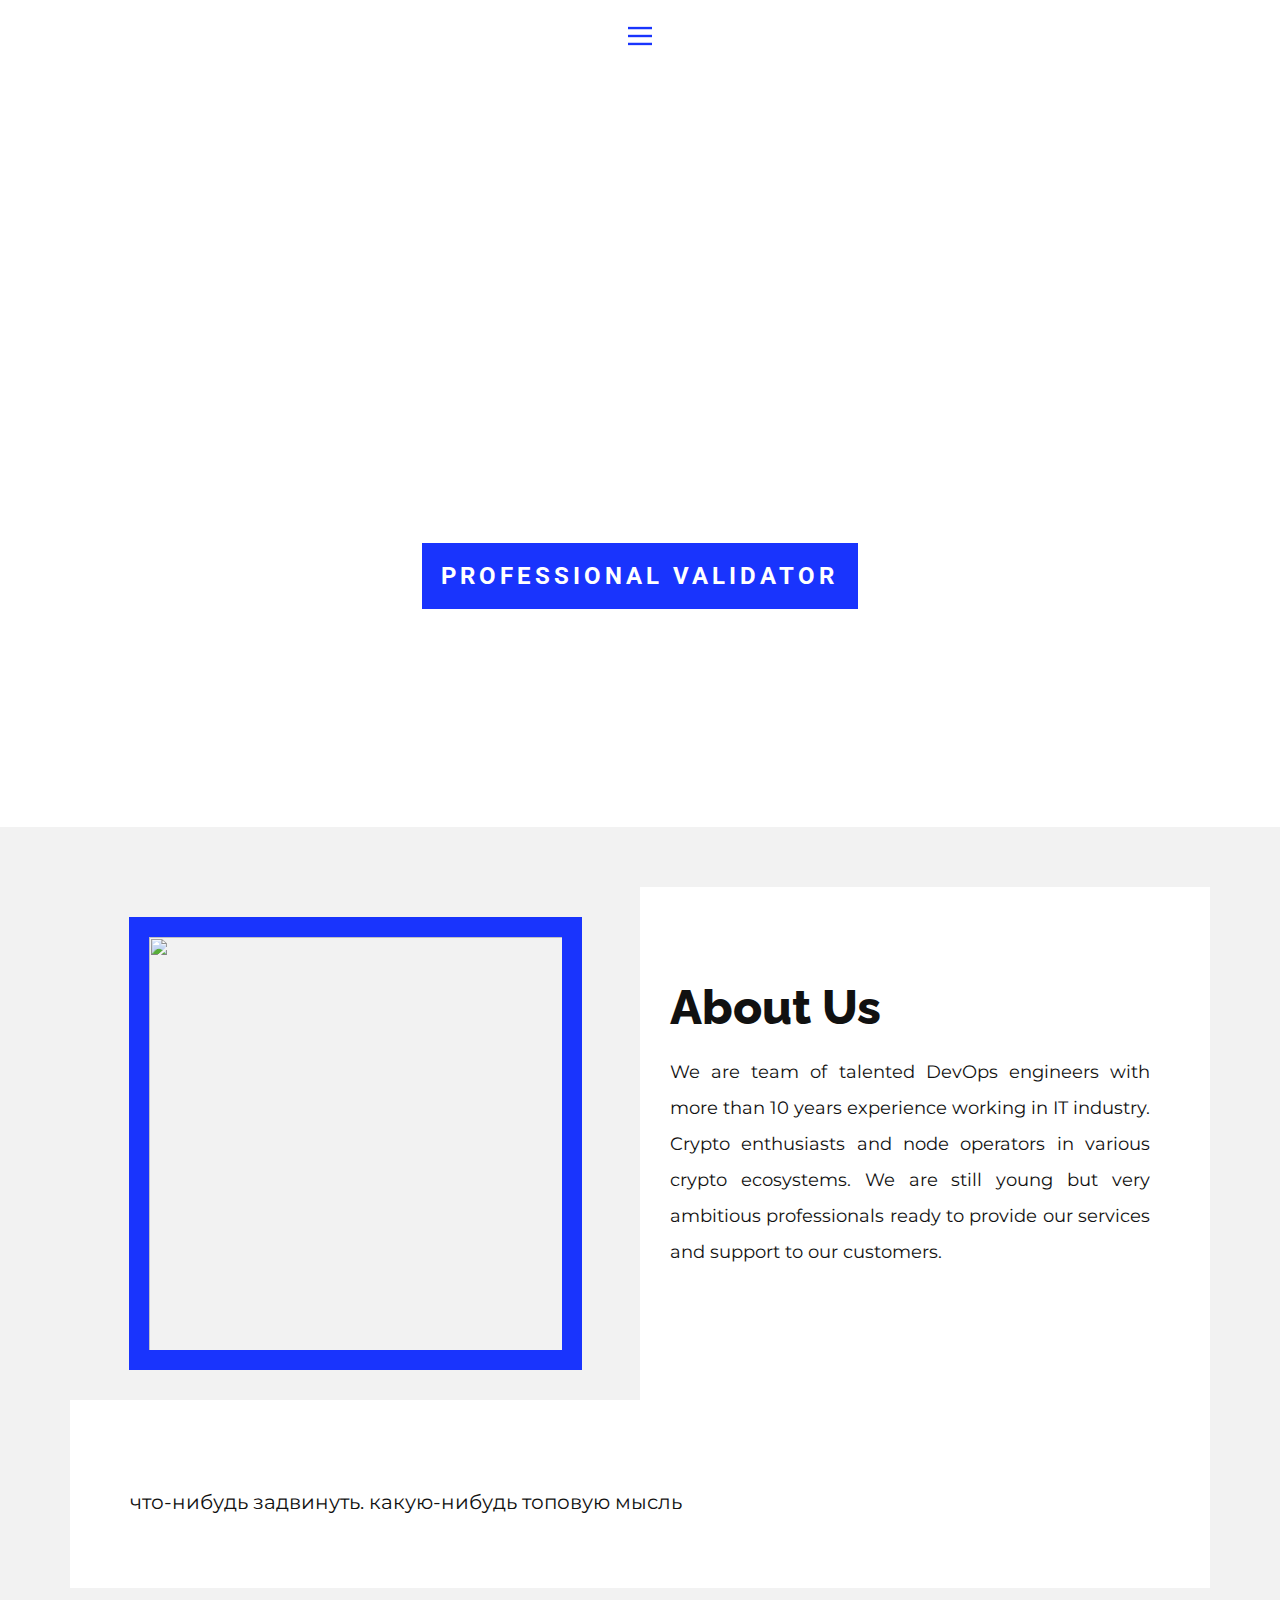
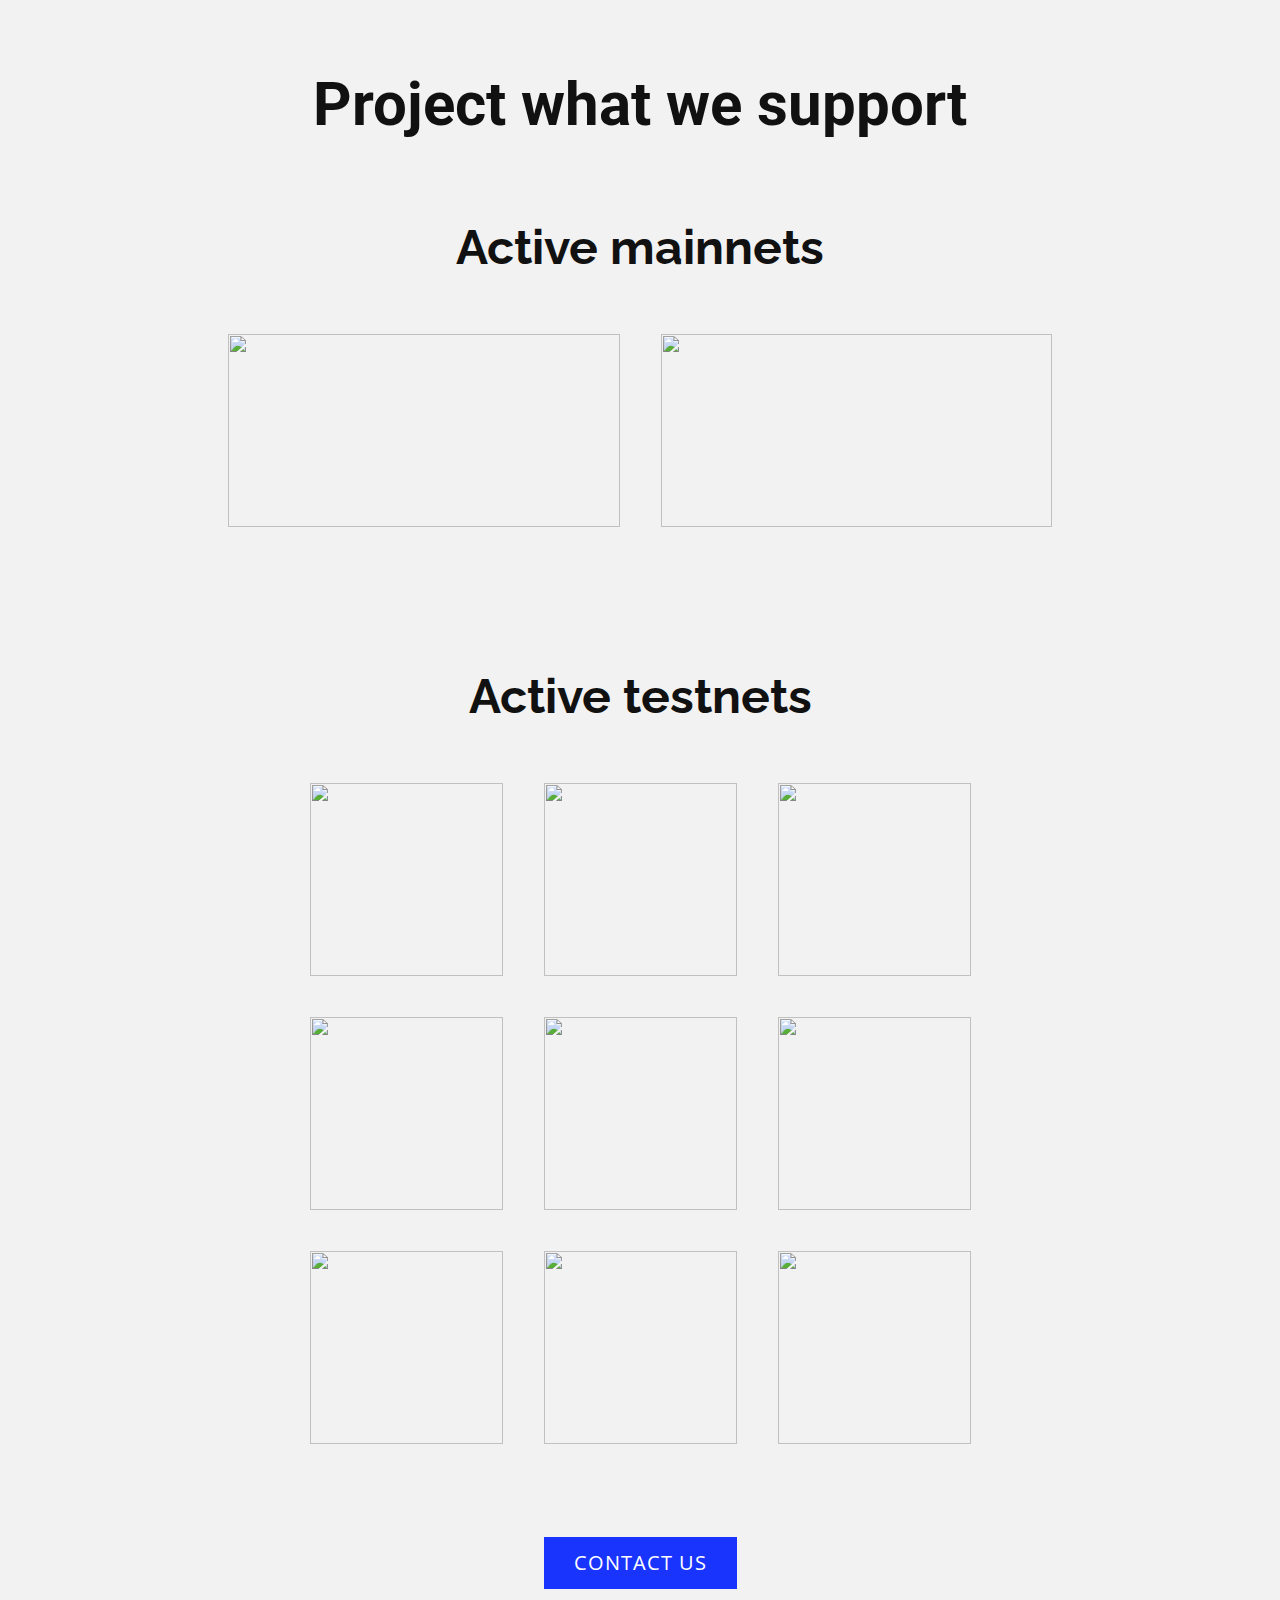
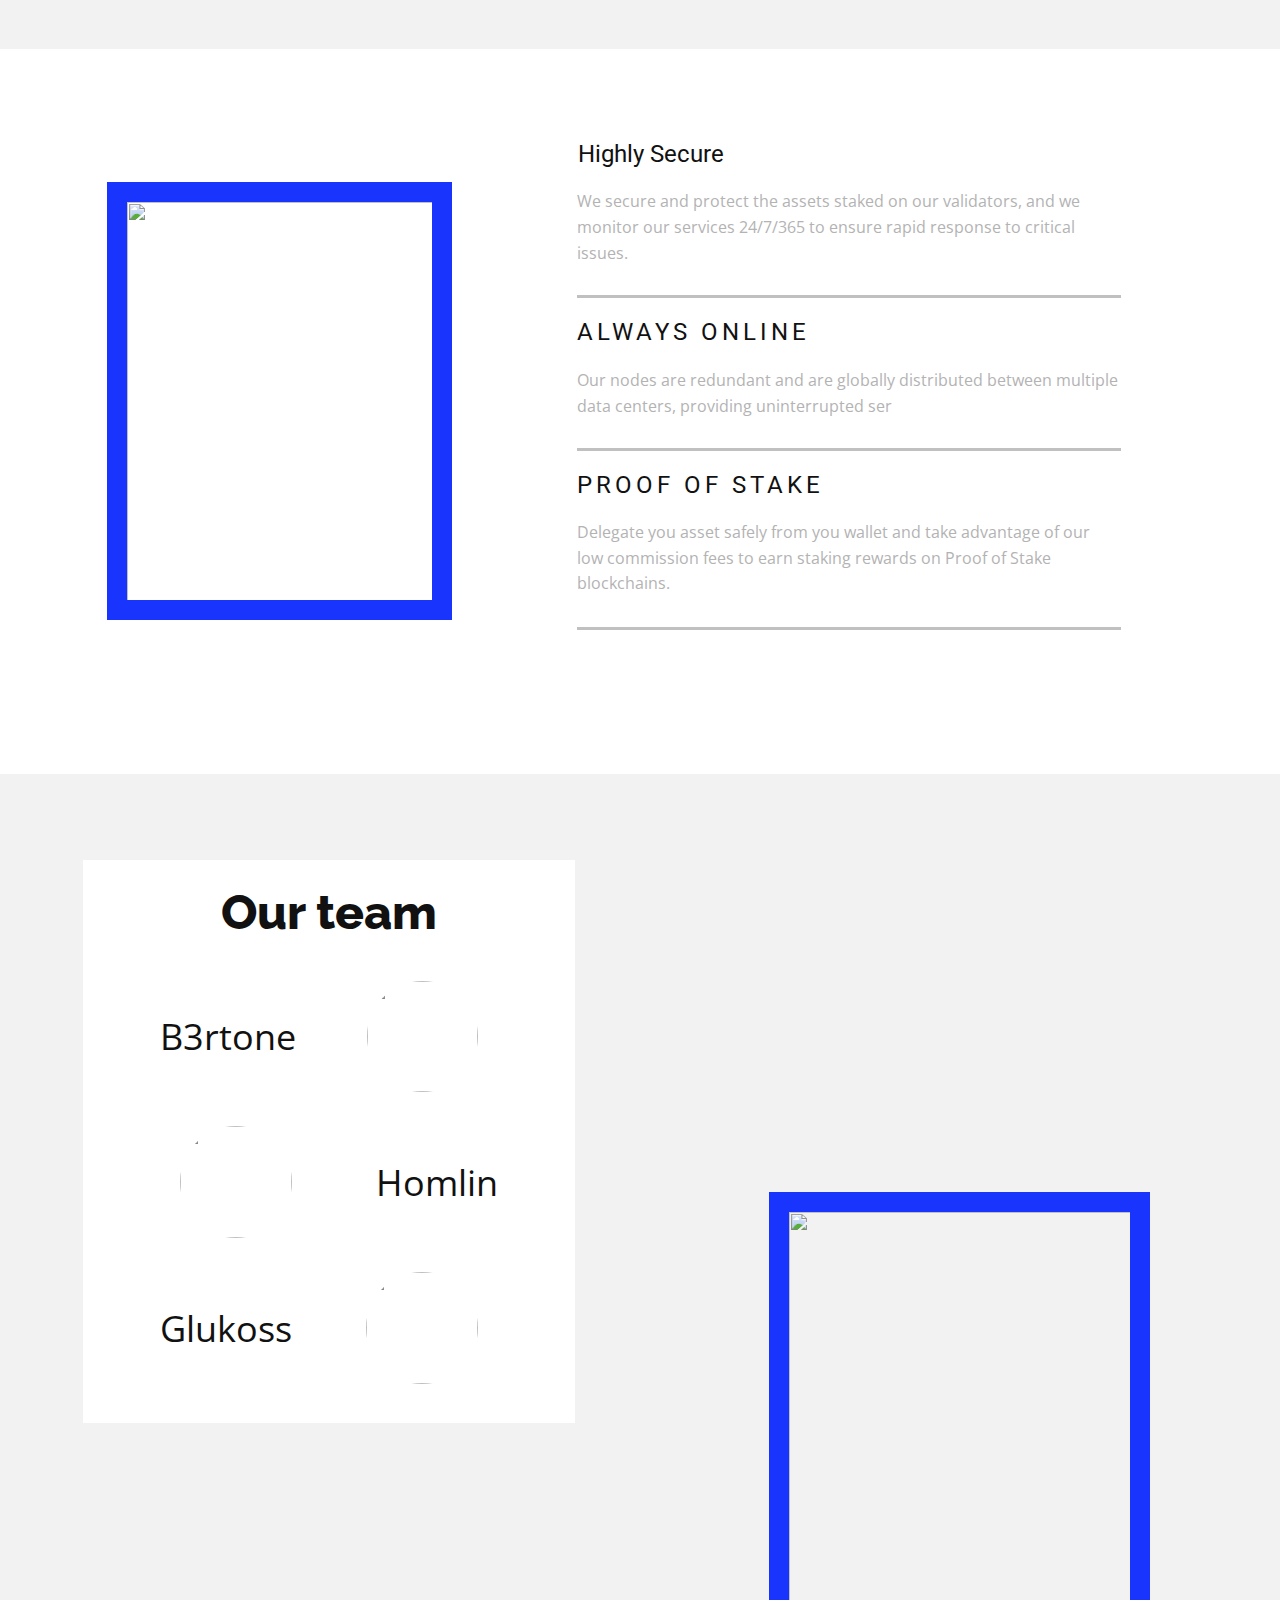
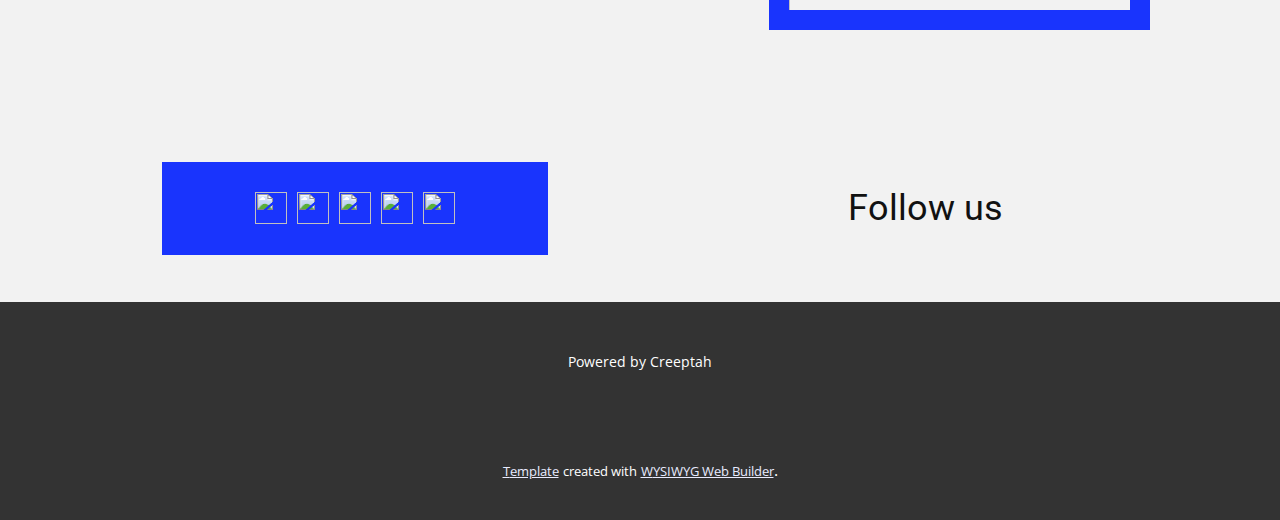
==== index.html @ e438ccec "Add files via upload" ====
<!DOCTYPE html>
<html style="font-size: 16px;" lang="ru"><head>
    <meta name="viewport" content="width=device-width, initial-scale=1.0">
    <meta charset="utf-8">
    <meta name="keywords" content="Portfolio, About Us, ​Build Great Products">
    <meta name="description" content="">
    <title>Main</title>
    <link rel="stylesheet" href="nicepage.css" media="screen">
<link rel="stylesheet" href="Main.css" media="screen">
    <script class="u-script" type="text/javascript" src="jquery.js" "="" defer=""></script>
    <script class="u-script" type="text/javascript" src="nicepage.js" "="" defer=""></script>
    <meta name="generator" content="Nicepage 4.17.10, nicepage.com">
    <link id="u-theme-google-font" rel="stylesheet" href="https://fonts.googleapis.com/css?family=Roboto:100,100i,300,300i,400,400i,500,500i,700,700i,900,900i|Open+Sans:300,300i,400,400i,500,500i,600,600i,700,700i,800,800i">
    <link id="u-page-google-font" rel="stylesheet" href="https://fonts.googleapis.com/css?family=Raleway:100,100i,200,200i,300,300i,400,400i,500,500i,600,600i,700,700i,800,800i,900,900i|Montserrat:100,100i,200,200i,300,300i,400,400i,500,500i,600,600i,700,700i,800,800i,900,900i">
    
    
    
    
    
    
    
    
    <script type="application/ld+json">{
		"@context": "http://schema.org",
		"@type": "Organization",
		"name": ""
}</script>
    <meta name="theme-color" content="#1934fd">
    <meta property="og:title" content="Main">
    <meta property="og:type" content="website">
  </head>
  <body data-home-page="Main.html" data-home-page-title="Main" class="u-body u-overlap u-overlap-transparent u-xl-mode" data-lang="ru"><header class="u-clearfix u-header u-sticky u-sticky-1130 u-header" id="sec-44a9"><div class="u-clearfix u-sheet u-sheet-1">
        <nav class="u-align-left u-menu u-menu-one-level u-offcanvas u-menu-1" data-responsive-from="XL">
          <div class="menu-collapse">
            <a class="u-button-style u-custom-text-active-color u-nav-link" href="#" style="padding: 4px 0px; font-size: calc(1em + 8px);">
              <svg class="u-svg-link" preserveAspectRatio="xMidYMin slice" viewBox="0 0 302 302" style=""><use xmlns:xlink="http://www.w3.org/1999/xlink" xlink:href="#svg-5c50"></use></svg>
              <svg xmlns="http://www.w3.org/2000/svg" xmlns:xlink="http://www.w3.org/1999/xlink" version="1.1" id="svg-5c50" x="0px" y="0px" viewBox="0 0 302 302" style="enable-background:new 0 0 302 302;" xml:space="preserve" class="u-svg-content"><g><rect y="36" width="302" height="30"></rect><rect y="236" width="302" height="30"></rect><rect y="136" width="302" height="30"></rect>
</g><g></g><g></g><g></g><g></g><g></g><g></g><g></g><g></g><g></g><g></g><g></g><g></g><g></g><g></g><g></g></svg>
            </a>
          </div>
          <div class="u-custom-menu u-nav-container">
            <ul class="u-nav u-unstyled u-nav-1"><li class="u-nav-item"><a class="u-button-style u-nav-link u-text-active-black u-text-hover-palette-2-base" href="Main.html#carousel_30c3" data-page-id="13513630" style="padding: 10px 20px;">Main</a>
</li><li class="u-nav-item"><a class="u-button-style u-nav-link u-text-active-black u-text-hover-palette-2-base" href="Main.html#carousel_7b2b" data-page-id="13513630" style="padding: 10px 20px;">About us</a>
</li><li class="u-nav-item"><a class="u-button-style u-nav-link u-text-active-black u-text-hover-palette-2-base" href="Main.html#carousel_79ef" data-page-id="13513630" style="padding: 10px 20px;">Projects</a>
</li><li class="u-nav-item"><a class="u-button-style u-nav-link u-text-active-black u-text-hover-palette-2-base" href="https://teletype.in/@creeptah" target="_blank" style="padding: 10px 20px;">Blog</a>
</li><li class="u-nav-item"><a class="u-button-style u-nav-link u-text-active-black u-text-hover-palette-2-base" target="_blank" style="padding: 10px 20px;">Docs</a>
</li><li class="u-nav-item"><a class="u-button-style u-nav-link u-text-active-black u-text-hover-palette-2-base" href="https://github.com/glukosseth" target="_blank" style="padding: 10px 20px;">Github</a>
</li><li class="u-nav-item"><a class="u-button-style u-nav-link u-text-active-black u-text-hover-palette-2-base" target="_blank" style="padding: 10px 20px;">Explorer</a>
</li><li class="u-nav-item"><a class="u-button-style u-nav-link u-text-active-black u-text-hover-palette-2-base" href="Cosmobook.io" target="_blank" style="padding: 10px 20px;">Cosmobook.io</a>
</li><li class="u-nav-item"><a class="u-button-style u-nav-link u-text-active-black u-text-hover-palette-2-base" href="Main.html#sec-6911" data-page-id="13513630" style="padding: 10px 20px;">Contact us</a>
</li></ul>
          </div>
          <div class="u-custom-menu u-nav-container-collapse">
            <div class="u-align-center u-black u-container-style u-inner-container-layout u-opacity u-opacity-95 u-sidenav">
              <div class="u-inner-container-layout u-sidenav-overflow">
                <div class="u-menu-close"></div>
                <ul class="u-align-right u-nav u-popupmenu-items u-unstyled u-nav-2"><li class="u-nav-item"><a class="u-button-style u-nav-link" href="Main.html#carousel_30c3" data-page-id="13513630">Main</a>
</li><li class="u-nav-item"><a class="u-button-style u-nav-link" href="Main.html#carousel_7b2b" data-page-id="13513630">About us</a>
</li><li class="u-nav-item"><a class="u-button-style u-nav-link" href="Main.html#carousel_79ef" data-page-id="13513630">Projects</a>
</li><li class="u-nav-item"><a class="u-button-style u-nav-link" href="https://teletype.in/@creeptah" target="_blank">Blog</a>
</li><li class="u-nav-item"><a class="u-button-style u-nav-link" target="_blank">Docs</a>
</li><li class="u-nav-item"><a class="u-button-style u-nav-link" href="https://github.com/glukosseth" target="_blank">Github</a>
</li><li class="u-nav-item"><a class="u-button-style u-nav-link" target="_blank">Explorer</a>
</li><li class="u-nav-item"><a class="u-button-style u-nav-link" href="Cosmobook.io" target="_blank">Cosmobook.io</a>
</li><li class="u-nav-item"><a class="u-button-style u-nav-link" href="Main.html#sec-6911" data-page-id="13513630">Contact us</a>
</li></ul>
              </div>
            </div>
            <div class="u-black u-menu-overlay u-opacity u-opacity-70"></div>
          </div>
        </nav>
      </div><style class="u-sticky-style" data-style-id="1130">.u-sticky-fixed.u-sticky-1130:before, .u-body.u-sticky-fixed .u-sticky-1130:before {
borders: top right bottom left !important
}</style></header>
    <section class="u-align-center u-clearfix u-image u-section-1" id="carousel_30c3" data-image-width="2250" data-image-height="1500">
      <div class="u-clearfix u-sheet u-sheet-1">
        <h2 class="u-custom-font u-font-raleway u-text u-text-body-alt-color u-text-default u-text-1">Creeptah</h2>
        <div class="u-align-center-xs u-container-style u-expanded-width-xs u-group u-palette-1-base u-group-1">
          <div class="u-container-layout u-container-layout-1">
            <h4 class="u-text u-text-default u-text-2">Professional validator</h4>
          </div>
        </div>
        <p class="u-text u-text-body-alt-color u-text-default u-text-3"> Join the world of DeFi with staking with us</p>
      </div>
    </section>
    <section class="u-clearfix u-grey-5 u-section-2" id="carousel_7b2b">
      <div class="u-clearfix u-sheet u-valign-middle-xs u-sheet-1">
        <div class="u-clearfix u-expanded-width u-layout-wrap u-layout-wrap-1">
          <div class="u-layout">
            <div class="u-layout-col">
              <div class="u-size-30">
                <div class="u-layout-row">
                  <div class="u-container-style u-layout-cell u-size-30 u-layout-cell-1">
                    <div class="u-container-layout u-valign-middle u-container-layout-1">
                      <img class="u-border-20 u-border-palette-1-base u-image u-image-default u-image-1" src="images/itsplash.png" alt="" data-image-width="721" data-image-height="721">
                    </div>
                  </div>
                  <div class="u-container-style u-layout-cell u-size-30 u-white u-layout-cell-2">
                    <div class="u-container-layout u-container-layout-2">
                      <h2 class="u-custom-font u-font-raleway u-text u-text-default u-text-1">About Us</h2>
                      <p class="u-align-justify u-custom-font u-font-montserrat u-text u-text-2">We are team of talented DevOps engineers with more than 10 years&nbsp;experience working in IT industry. Crypto enthusiasts and node operators in various crypto ecosystems. We are still young but very ambitious professionals ready to provide our services and support to our customers.</p>
                    </div>
                  </div>
                </div>
              </div>
              <div class="u-size-30">
                <div class="u-layout-row">
                  <div class="u-align-justify u-container-style u-layout-cell u-size-60 u-white u-layout-cell-3">
                    <div class="u-container-layout u-valign-middle u-container-layout-3">
                      <p class="u-custom-font u-font-montserrat u-text u-text-3"> что-нибудь задвинуть. какую-нибудь топовую мысль</p>
                    </div>
                  </div>
                </div>
              </div>
            </div>
          </div>
        </div>
      </div>
    </section>
    <section class="u-align-center u-clearfix u-grey-5 u-section-3" id="carousel_79ef">
      <div class="u-clearfix u-sheet u-sheet-1">
        <h1 class="u-text u-text-1">Project what we support</h1>
        <h1 class="u-custom-font u-font-raleway u-text u-text-2">Active mainnets</h1>
        <div class="u-gallery u-layout-grid u-lightbox u-show-text-on-hover u-gallery-1">
          <div class="u-gallery-inner u-gallery-inner-1">
            <div class="u-effect-fade u-effect-hover-zoom u-gallery-item" data-href="https://ununifi.io/explorer/validators/ununifivaloper1ydtts8a9r5jr0qmls9cy60p2j9ewvg6mk0rsrd" data-target="_blank">
              <div class="u-back-slide" data-image-width="682" data-image-height="374">
                <img class="u-back-image u-expanded" src="images/1_472PAQQbgoPr-et1efwtKQ.jpg">
              </div>
              <div class="u-over-slide u-shading u-over-slide-1">
                <h3 class="u-gallery-heading"></h3>
                <p class="u-gallery-text"></p>
              </div>
            </div>
            <div class="u-effect-fade u-effect-hover-zoom u-gallery-item" data-image-width="549" data-image-height="549" data-href="https://aresscan.aresprotocol.io/odyssey/account/4VRX7U6AGqQjowBNreNcBo82nZAVcEcNntAoXDNZzqgQ2VtZ">
              <div class="u-back-slide" data-image-width="3334" data-image-height="1875">
                <img class="u-back-image u-expanded" src="images/Ares-tn.png">
              </div>
              <div class="u-over-slide u-shading u-over-slide-2">
                <h3 class="u-gallery-heading"></h3>
                <p class="u-gallery-text"></p>
              </div>
            </div>
          </div>
        </div>
        <div class="u-effect-fade u-effect-hover-zoom u-gallery-item u-gallery-item-3">
          <div class="u-back-slide" data-image-width="626" data-image-height="417">
            <img class="u-back-image u-expanded" src="images/logo-mockup-black-facade-sign_145275-281.jpg">
          </div>
          <div class="u-over-slide u-shading u-over-slide-3">
            <h3 class="u-gallery-heading"></h3>
            <p class="u-gallery-text"></p>
          </div>
        </div>
      </div>
    </section>
    <section class="u-align-center u-clearfix u-grey-5 u-section-4" id="carousel_53c6">
      <div class="u-clearfix u-sheet u-valign-middle u-sheet-1">
        <h1 class="u-custom-font u-font-raleway u-text u-text-1">Active testnets</h1>
        <div class="u-gallery u-layout-grid u-lightbox u-show-text-on-hover u-gallery-1">
          <div class="u-gallery-inner u-gallery-inner-1">
            <div class="u-effect-fade u-effect-hover-zoom u-gallery-item">
              <div class="u-back-slide" data-image-width="600" data-image-height="600">
                <img class="u-back-image u-expanded" src="images/1_ZCRZwfOyGAxtB74CIwhqHg.png">
              </div>
              <div class="u-over-slide u-shading u-over-slide-1">
                <h3 class="u-gallery-heading"></h3>
                <p class="u-gallery-text"></p>
              </div>
            </div>
            <div class="u-effect-fade u-effect-hover-zoom u-gallery-item">
              <div class="u-back-slide" data-image-width="2228" data-image-height="2228">
                <img class="u-back-image u-expanded" src="images/d26132a1-21c0-4630-b1fa-be8a08b13e18-1661729855996.png">
              </div>
              <div class="u-over-slide u-shading u-over-slide-2">
                <h3 class="u-gallery-heading"></h3>
                <p class="u-gallery-text"></p>
              </div>
            </div>
            <div class="u-effect-fade u-effect-hover-zoom u-gallery-item">
              <div class="u-back-slide" data-image-width="600" data-image-height="600">
                <img class="u-back-image u-expanded" src="images/peaq.png">
              </div>
              <div class="u-over-slide u-shading u-over-slide-3">
                <h3 class="u-gallery-heading"></h3>
                <p class="u-gallery-text"></p>
              </div>
            </div>
            <div class="u-effect-fade u-effect-hover-zoom u-gallery-item">
              <div class="u-back-slide" data-image-width="600" data-image-height="600">
                <img class="u-back-image u-expanded" src="images/Starknet-bbw-preview.jpg">
              </div>
              <div class="u-over-slide u-shading u-over-slide-4">
                <h3 class="u-gallery-heading"></h3>
                <p class="u-gallery-text"></p>
              </div>
            </div>
            <div class="u-effect-fade u-effect-hover-zoom u-gallery-item">
              <div class="u-back-slide" data-image-width="600" data-image-height="600">
                <img class="u-back-image u-expanded" src="images/SubspaceNetwork-tn-155.png">
              </div>
              <div class="u-over-slide u-shading u-over-slide-5">
                <h3 class="u-gallery-heading"></h3>
                <p class="u-gallery-text"></p>
              </div>
            </div>
            <div class="u-effect-fade u-effect-hover-zoom u-gallery-item">
              <div class="u-back-slide" data-image-width="600" data-image-height="599">
                <img class="u-back-image u-expanded" src="images/12.jpg">
              </div>
              <div class="u-over-slide u-shading u-over-slide-6">
                <h3 class="u-gallery-heading"></h3>
                <p class="u-gallery-text"></p>
              </div>
            </div>
            <div class="u-effect-fade u-effect-hover-zoom u-gallery-item">
              <div class="u-back-slide" data-image-width="600" data-image-height="600">
                <img class="u-back-image u-expanded" src="images/0_oya4uchBn7ZdKzkZ.jpg">
              </div>
              <div class="u-over-slide u-shading u-over-slide-7">
                <h3 class="u-gallery-heading"></h3>
                <p class="u-gallery-text"></p>
              </div>
            </div>
            <div class="u-effect-fade u-effect-hover-zoom u-gallery-item">
              <div class="u-back-slide" data-image-width="600" data-image-height="600">
                <img class="u-back-image u-expanded" src="images/sui-scaled.jpg">
              </div>
              <div class="u-over-slide u-shading u-over-slide-8">
                <h3 class="u-gallery-heading"></h3>
                <p class="u-gallery-text"></p>
              </div>
            </div>
            <div class="u-effect-fade u-effect-hover-zoom u-gallery-item">
              <div class="u-back-slide" data-image-width="600" data-image-height="600">
                <img class="u-back-image u-expanded" src="images/614ce4dec8dc7f00049e928c.png">
              </div>
              <div class="u-over-slide u-shading u-over-slide-9">
                <h3 class="u-gallery-heading"></h3>
                <p class="u-gallery-text"></p>
              </div>
            </div>
          </div>
        </div>
        <a href="Main.html#sec-14d8" data-page-id="13513630" class="u-active-palette-1-light-2 u-border-none u-btn u-button-style u-hover-palette-1-light-2 u-palette-1-base u-text-active-white u-text-body-alt-color u-text-hover-white u-btn-1">Contact Us</a>
      </div>
    </section>
    <section class="u-clearfix u-section-5" id="carousel_23e0">
      <div class="u-clearfix u-sheet u-valign-middle-xs u-sheet-1">
        <div class="u-clearfix u-expanded-width-sm u-expanded-width-xs u-layout-wrap u-layout-wrap-1">
          <div class="u-layout" style="">
            <div class="u-layout-row" style="">
              <div class="u-align-right u-container-style u-layout-cell u-size-22 u-layout-cell-1">
                <div class="u-container-layout u-valign-middle-lg u-valign-middle-md u-valign-middle-sm u-valign-middle-xl u-valign-top-xs u-container-layout-1">
                  <img class="u-border-20 u-border-palette-1-base u-image u-image-1" src="images/blockchain_developer.jpg" data-image-width="375" data-image-height="476">
                </div>
              </div>
              <div class="u-align-left u-container-style u-layout-cell u-size-38 u-layout-cell-2">
                <div class="u-container-layout u-container-layout-2">
                  <h6 class="u-text u-text-1"> Highly Secure</h6>
                  <p class="u-text u-text-grey-30 u-text-2">We secure and protect the assets staked on our validators, and we monitor our services 24/7/365 to ensure rapid response to critical issues.</p>
                  <div class="u-border-3 u-border-grey-25 u-expanded-width u-line u-line-horizontal u-line-1"></div>
                  <h6 class="u-text u-text-default u-text-3"> Always Online </h6>
                  <p class="u-text u-text-grey-30 u-text-4"> Our nodes are redundant and are globally distributed between multiple data centers, providing uninterrupted ser</p>
                  <div class="u-border-3 u-border-grey-25 u-expanded-width u-line u-line-horizontal u-line-2"></div>
                  <h6 class="u-text u-text-default u-text-5"> Proof of Stake</h6>
                  <p class="u-text u-text-grey-30 u-text-6"> Delegate you asset safely from you wallet and take advantage of our low commission fees to earn staking rewards on Proof of Stake blockchains.</p>
                  <div class="u-border-3 u-border-grey-25 u-expanded-width u-line u-line-horizontal u-line-3"></div>
                </div>
              </div>
            </div>
          </div>
        </div>
      </div>
    </section>
    <section class="u-align-center u-clearfix u-grey-5 u-section-6" id="sec-8975">
      <div class="u-clearfix u-sheet u-sheet-1">
        <div class="u-align-left u-container-style u-expanded-width-xs u-group u-white u-group-1">
          <div class="u-container-layout u-container-layout-1">
            <h4 class="u-custom-font u-font-raleway u-text u-text-default u-text-1">Our team</h4>
            <img class="u-image u-image-circle u-image-1" src="images/1.png" alt="" data-image-width="637" data-image-height="638" data-href="https://t.me/b3rtone" data-target="_blank">
            <p class="u-spacing-10 u-text u-text-default u-text-2">B3rtone <br>
            </p>
            <img class="u-image u-image-circle u-image-2" src="images/2.png" alt="" data-image-width="639" data-image-height="640" data-href="https://t.me/Homlin_eth" data-target="_blank">
            <p class="u-text u-text-default u-text-3">Homlin</p>
            <img class="u-image u-image-circle u-image-3" src="images/3.png" alt="" data-image-width="630" data-image-height="632" data-href="https://t.me/just_do_idea" data-target="_blank">
            <p class="u-text u-text-default u-text-4">Glu​koss</p>
          </div>
        </div>
        <img class="u-border-20 u-border-palette-1-base u-image u-image-default u-image-4" src="images/Rubique_Blockchain_3-e1522159134338-770x4351.jpg" alt="" data-image-width="375" data-image-height="431">
      </div>
    </section>
    <section class="u-align-center u-clearfix u-grey-5 u-section-7" id="sec-14d8">
      <div class="u-clearfix u-sheet u-valign-middle u-sheet-1">
        <div class="u-clearfix u-expanded-width u-layout-wrap u-layout-wrap-1">
          <div class="u-gutter-0 u-layout">
            <div class="u-layout-row">
              <div class="u-container-style u-layout-cell u-left-cell u-size-30 u-layout-cell-1">
                <div class="u-container-layout u-valign-top u-container-layout-1">
                  <div class="u-align-justify u-container-style u-group u-palette-1-base u-group-1">
                    <div class="u-container-layout u-valign-middle u-container-layout-2">
                      <div class="u-social-icons u-spacing-10 u-social-icons-1">
                        <a class="u-social-url" target="_blank" data-type="Telegram" title="Telegram" href="https://t.me/creeptah"><span class="u-file-icon u-icon u-social-icon u-social-telegram u-text-white u-icon-1"><img src="images/739209-68cfa982.png" alt=""></span>
                        </a>
                        <a class="u-social-url" target="_blank" data-type="WeChat" title="Chat" href="https://t.me/creeeeepto_chat"><span class="u-file-icon u-icon u-social-icon u-social-wechat u-text-white u-icon-2"><img src="images/4233043-7bf78b77.png" alt=""></span>
                        </a>
                        <a class="u-social-url" target="_blank" data-type="Medium" title="Medium" href="https://teletype.in/@creeptah"><span class="u-file-icon u-icon u-social-icon u-social-medium u-text-white u-icon-3"><img src="images/5968854-16f02a6f.png" alt=""></span>
                        </a>
                        <a class="u-social-url" title="twitter" target="_blank" href="https://twitter.com/just_do_idea"><span class="u-file-icon u-icon u-social-icon u-social-twitter u-text-white u-icon-4"><img src="images/665228-e2fe4fff.png" alt=""></span>
                        </a>
                        <a class="u-social-url" target="_blank" data-type="Github" title="Github" href="https://github.com/glukosseth"><span class="u-file-icon u-icon u-social-github u-social-icon u-text-white u-icon-5"><img src="images/3128308-cad55bd5.png" alt=""></span>
                        </a>
                      </div>
                    </div>
                  </div>
                </div>
              </div>
              <div class="u-align-left u-container-style u-layout-cell u-right-cell u-size-30 u-layout-cell-2">
                <div class="u-container-layout u-container-layout-3">
                  <h2 class="u-align-center u-text u-text-default u-text-1">Follow us</h2>
                </div>
              </div>
            </div>
          </div>
        </div>
      </div>
    </section>
    
    
    <footer class="u-align-center u-clearfix u-footer u-grey-80 u-footer" id="sec-a032"><div class="u-clearfix u-sheet u-sheet-1">
        <p class="u-small-text u-text u-text-variant u-text-1">Powered by Creeptah</p>
      </div></footer>
    <section class="u-backlink u-clearfix u-grey-80">
      <a class="u-link" href="https://nicepage.com/templates" target="_blank">
        <span>Template</span>
      </a>
      <p class="u-text">
        <span>created with</span>
      </p>
      <a class="u-link" href="" target="_blank">
        <span>WYSIWYG Web Builder</span>
      </a>. 
    </section>
  
</body></html>
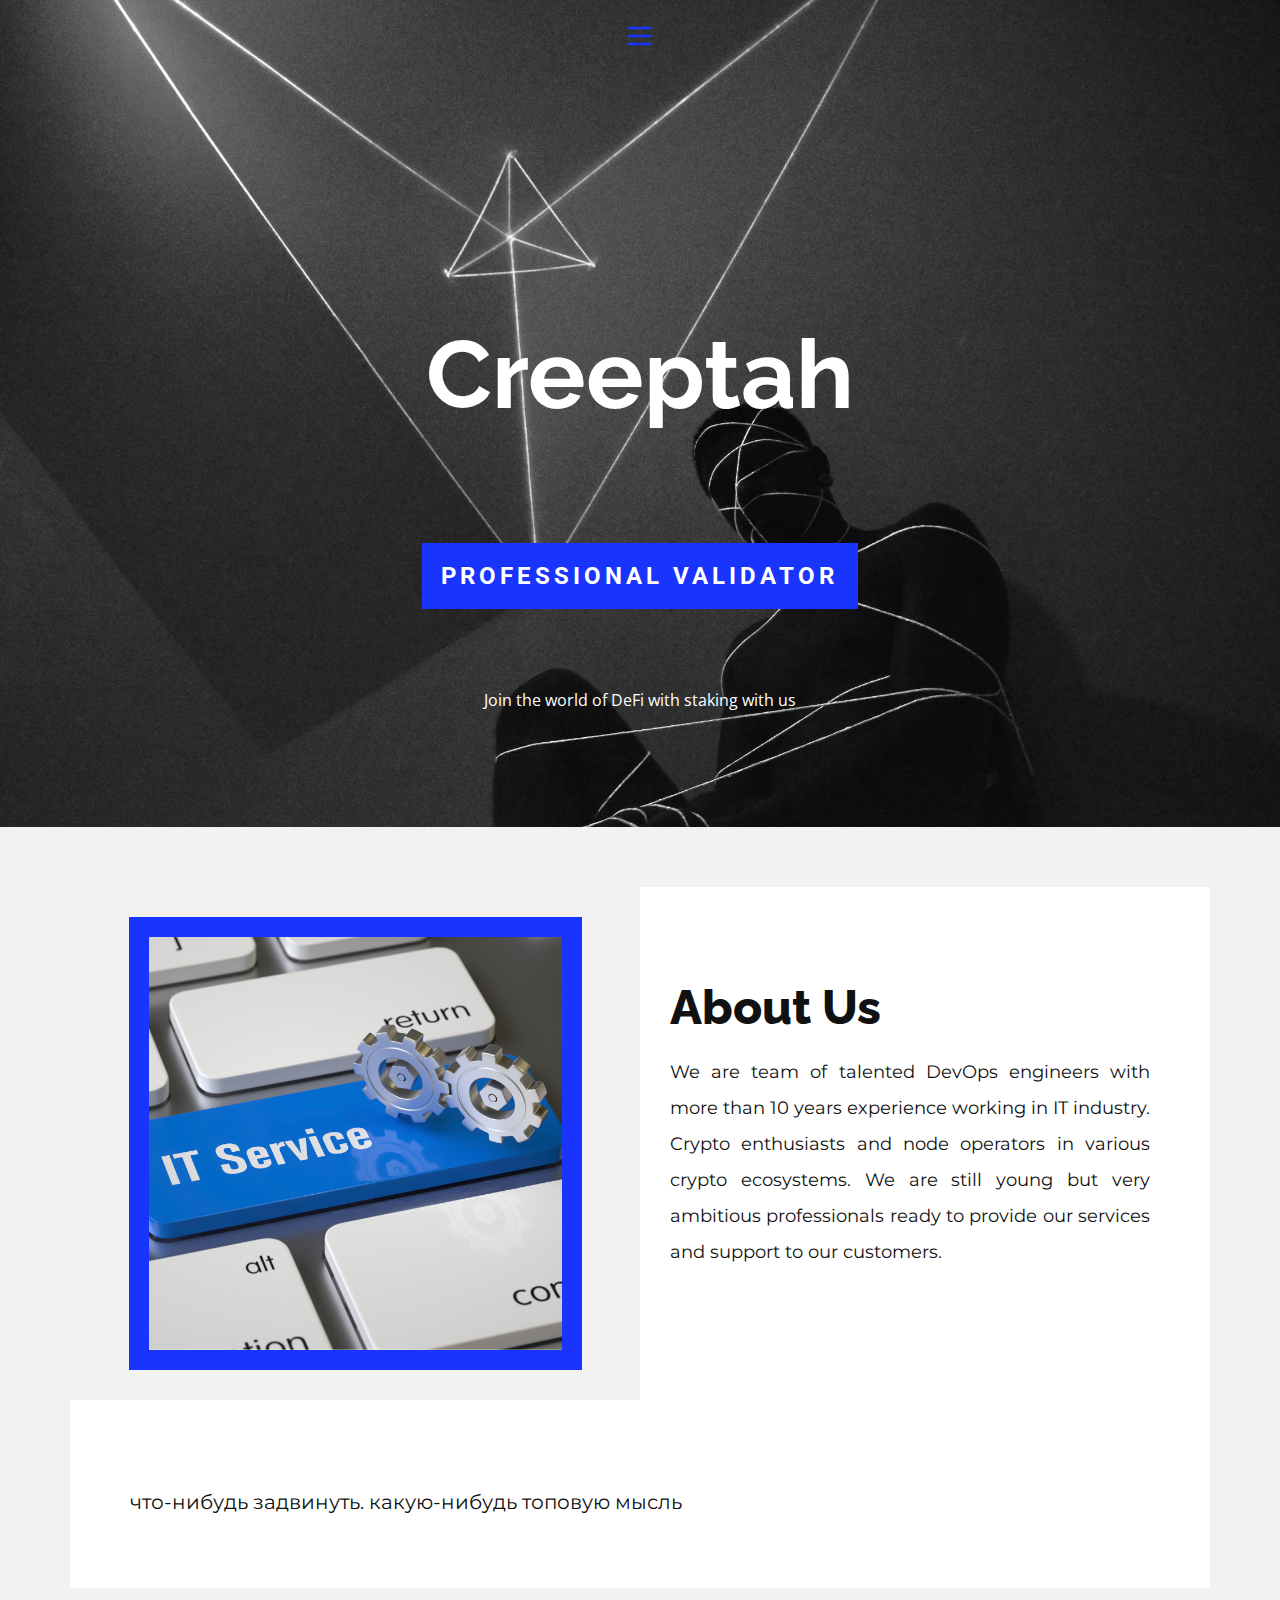
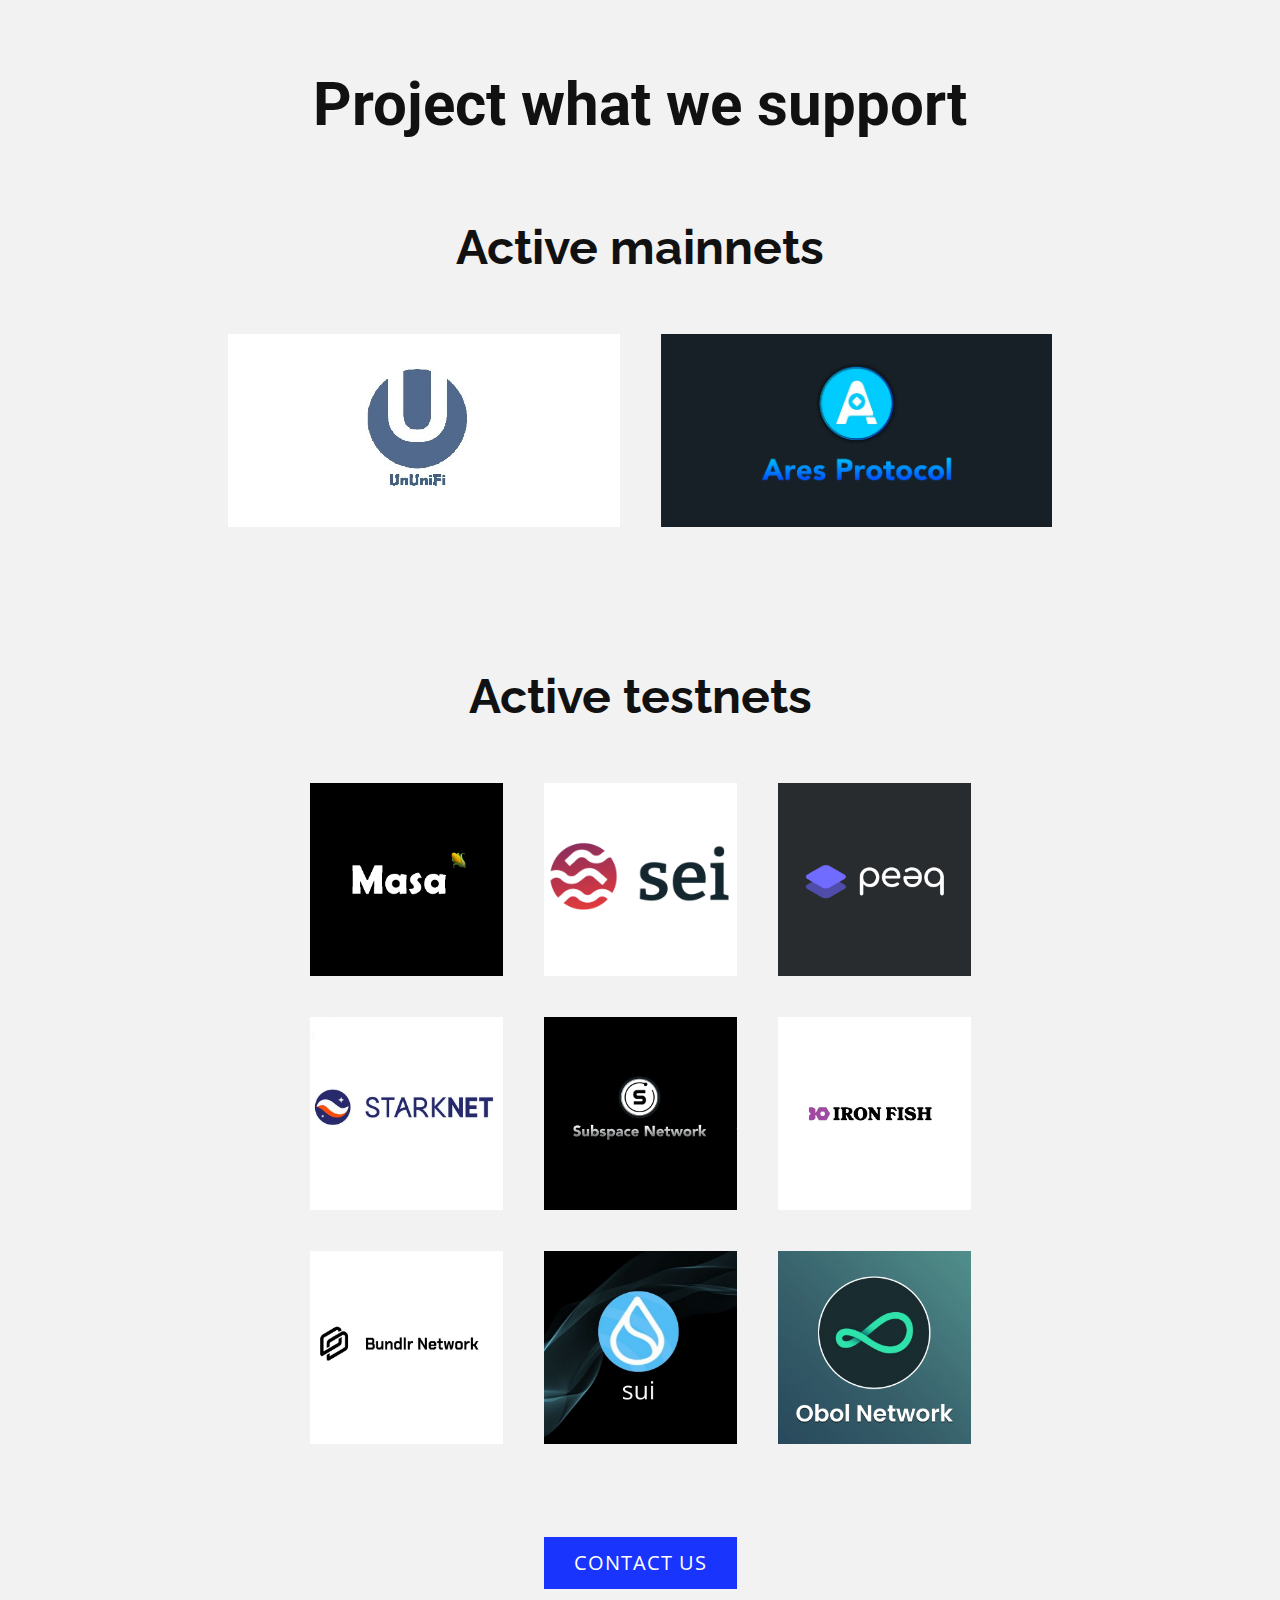
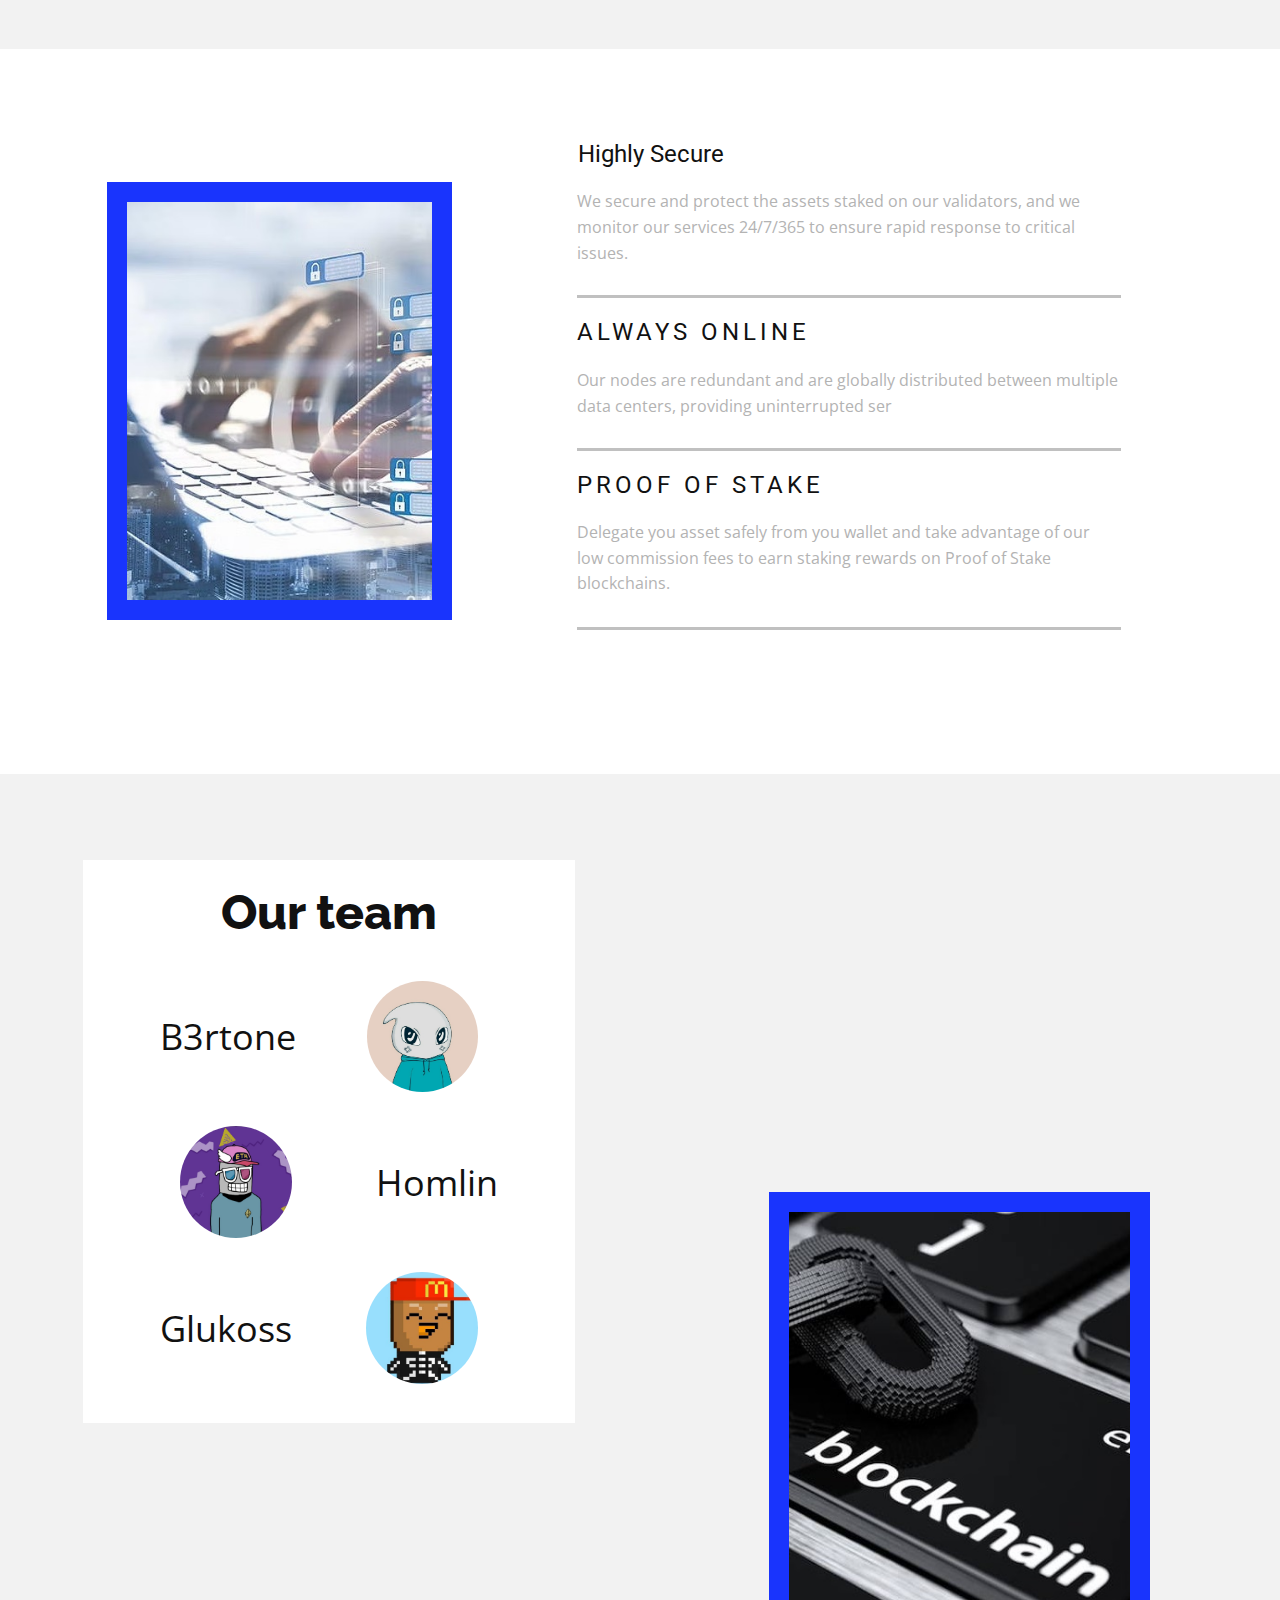
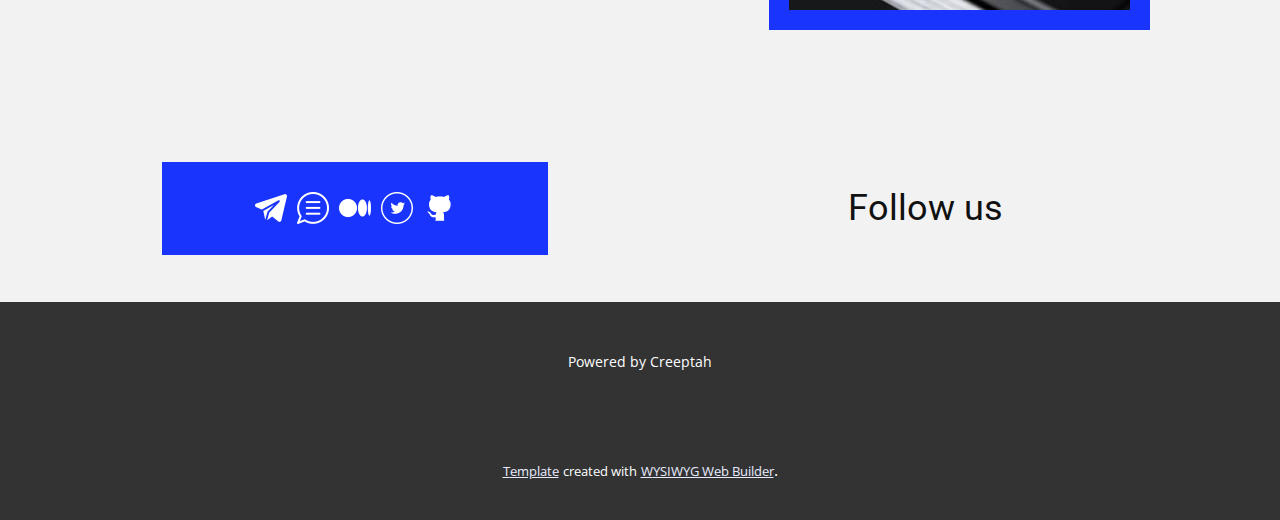
==== commit 43ca4252: "Add files via upload" ====
--- a/index.html
+++ b/index.html
@@ -46,8 +46,8 @@
 </li><li class="u-nav-item"><a class="u-button-style u-nav-link u-text-active-black u-text-hover-palette-2-base" target="_blank" style="padding: 10px 20px;">Docs</a>
 </li><li class="u-nav-item"><a class="u-button-style u-nav-link u-text-active-black u-text-hover-palette-2-base" href="https://github.com/glukosseth" target="_blank" style="padding: 10px 20px;">Github</a>
 </li><li class="u-nav-item"><a class="u-button-style u-nav-link u-text-active-black u-text-hover-palette-2-base" target="_blank" style="padding: 10px 20px;">Explorer</a>
-</li><li class="u-nav-item"><a class="u-button-style u-nav-link u-text-active-black u-text-hover-palette-2-base" href="Cosmobook.io" target="_blank" style="padding: 10px 20px;">Cosmobook.io</a>
-</li><li class="u-nav-item"><a class="u-button-style u-nav-link u-text-active-black u-text-hover-palette-2-base" href="Main.html#sec-6911" data-page-id="13513630" style="padding: 10px 20px;">Contact us</a>
+</li><li class="u-nav-item"><a class="u-button-style u-nav-link u-text-active-black u-text-hover-palette-2-base" href="https://www.cosmobook.io/cosmobook/" target="_blank" style="padding: 10px 20px;">Cosmobook.io</a>
+</li><li class="u-nav-item"><a class="u-button-style u-nav-link u-text-active-black u-text-hover-palette-2-base" href="Main.html#sec-14d8" data-page-id="13513630" style="padding: 10px 20px;">Contact us</a>
 </li></ul>
           </div>
           <div class="u-custom-menu u-nav-container-collapse">
@@ -61,8 +61,8 @@
 </li><li class="u-nav-item"><a class="u-button-style u-nav-link" target="_blank">Docs</a>
 </li><li class="u-nav-item"><a class="u-button-style u-nav-link" href="https://github.com/glukosseth" target="_blank">Github</a>
 </li><li class="u-nav-item"><a class="u-button-style u-nav-link" target="_blank">Explorer</a>
-</li><li class="u-nav-item"><a class="u-button-style u-nav-link" href="Cosmobook.io" target="_blank">Cosmobook.io</a>
-</li><li class="u-nav-item"><a class="u-button-style u-nav-link" href="Main.html#sec-6911" data-page-id="13513630">Contact us</a>
+</li><li class="u-nav-item"><a class="u-button-style u-nav-link" href="https://www.cosmobook.io/cosmobook/" target="_blank">Cosmobook.io</a>
+</li><li class="u-nav-item"><a class="u-button-style u-nav-link" href="Main.html#sec-14d8" data-page-id="13513630">Contact us</a>
 </li></ul>
               </div>
             </div>
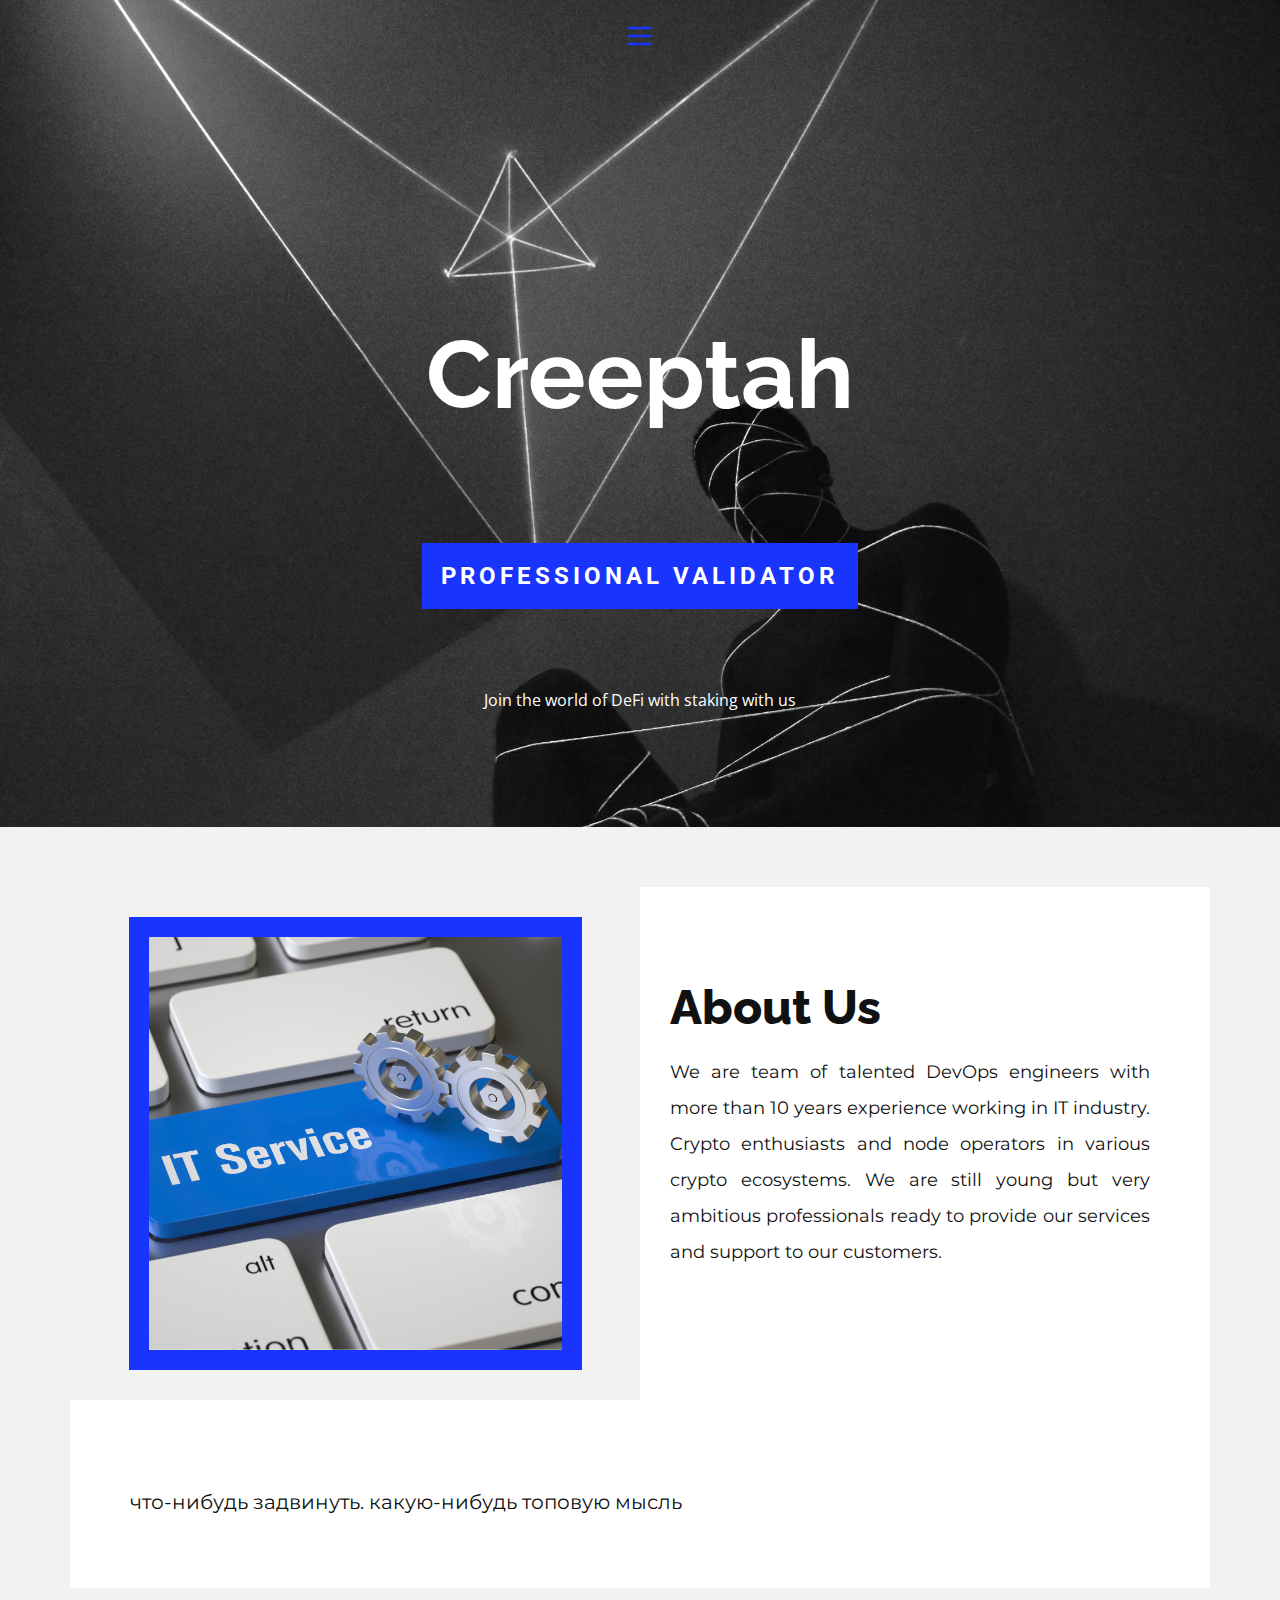
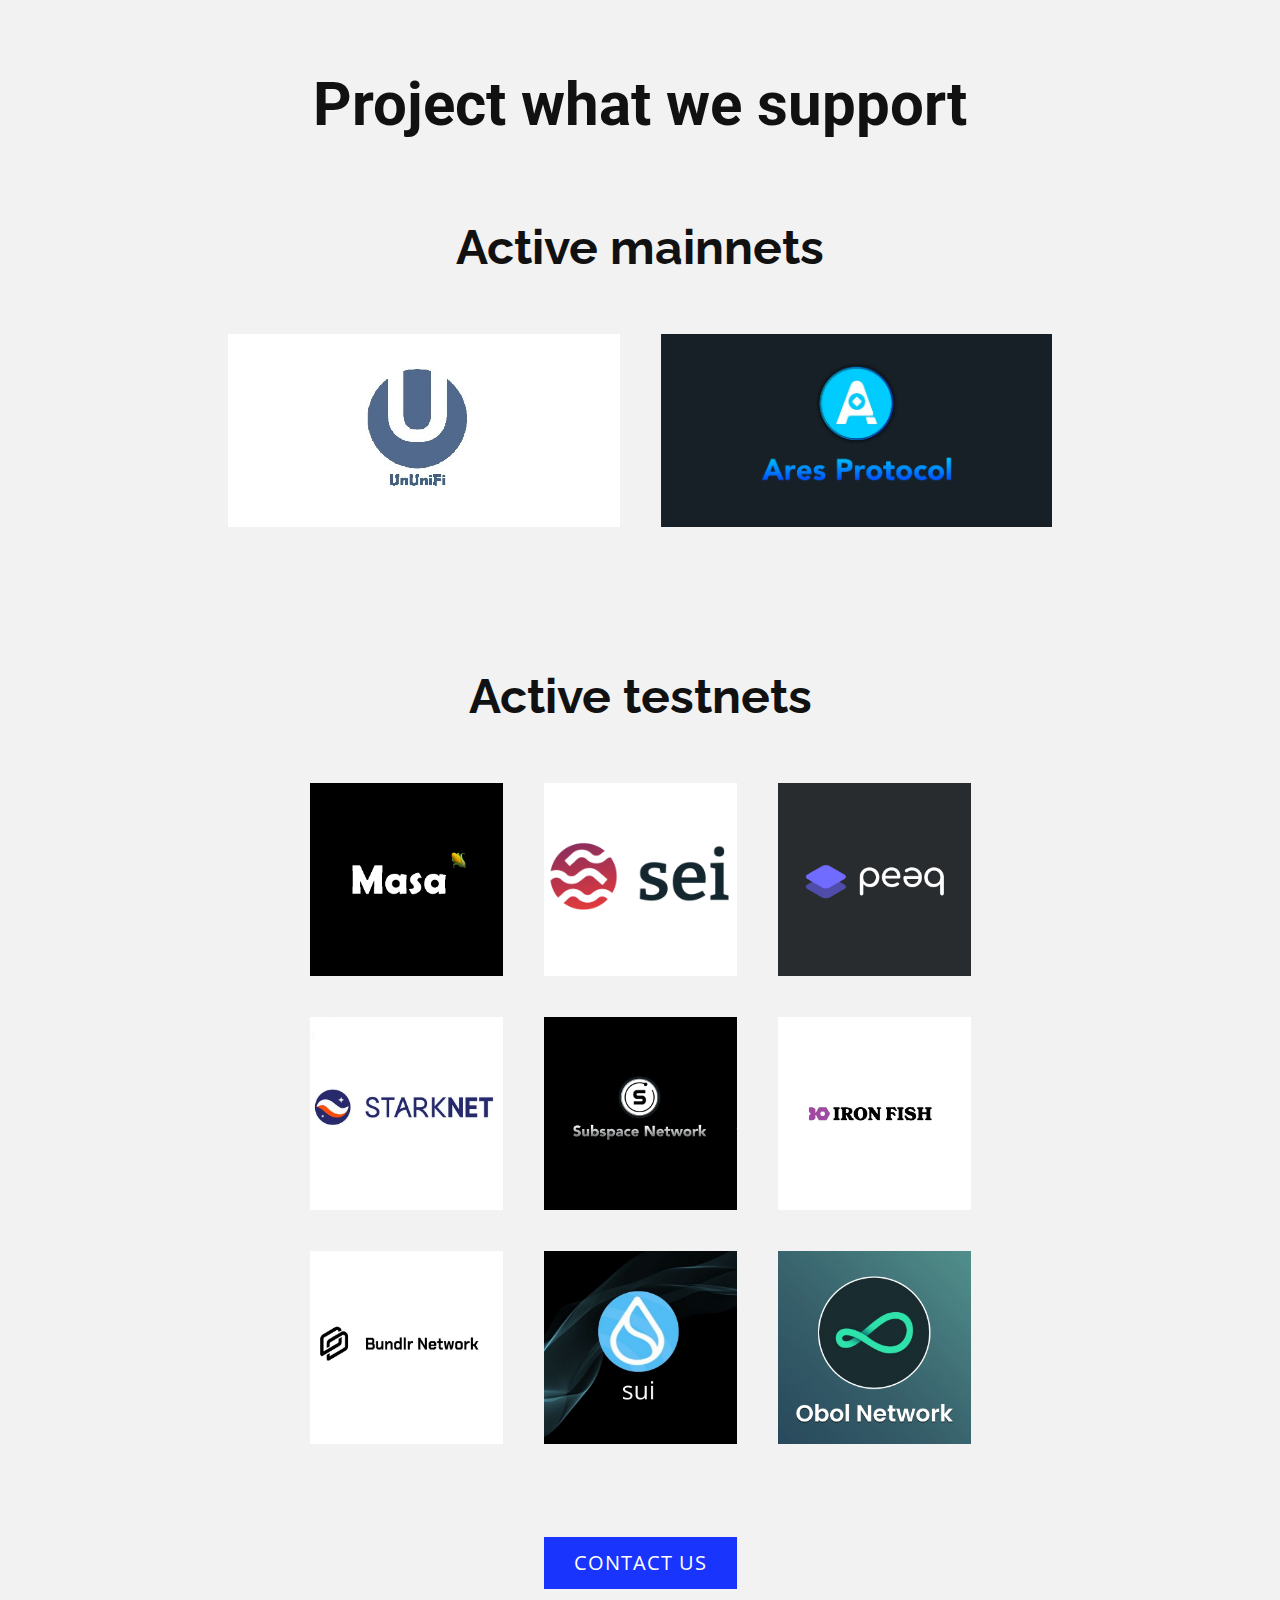
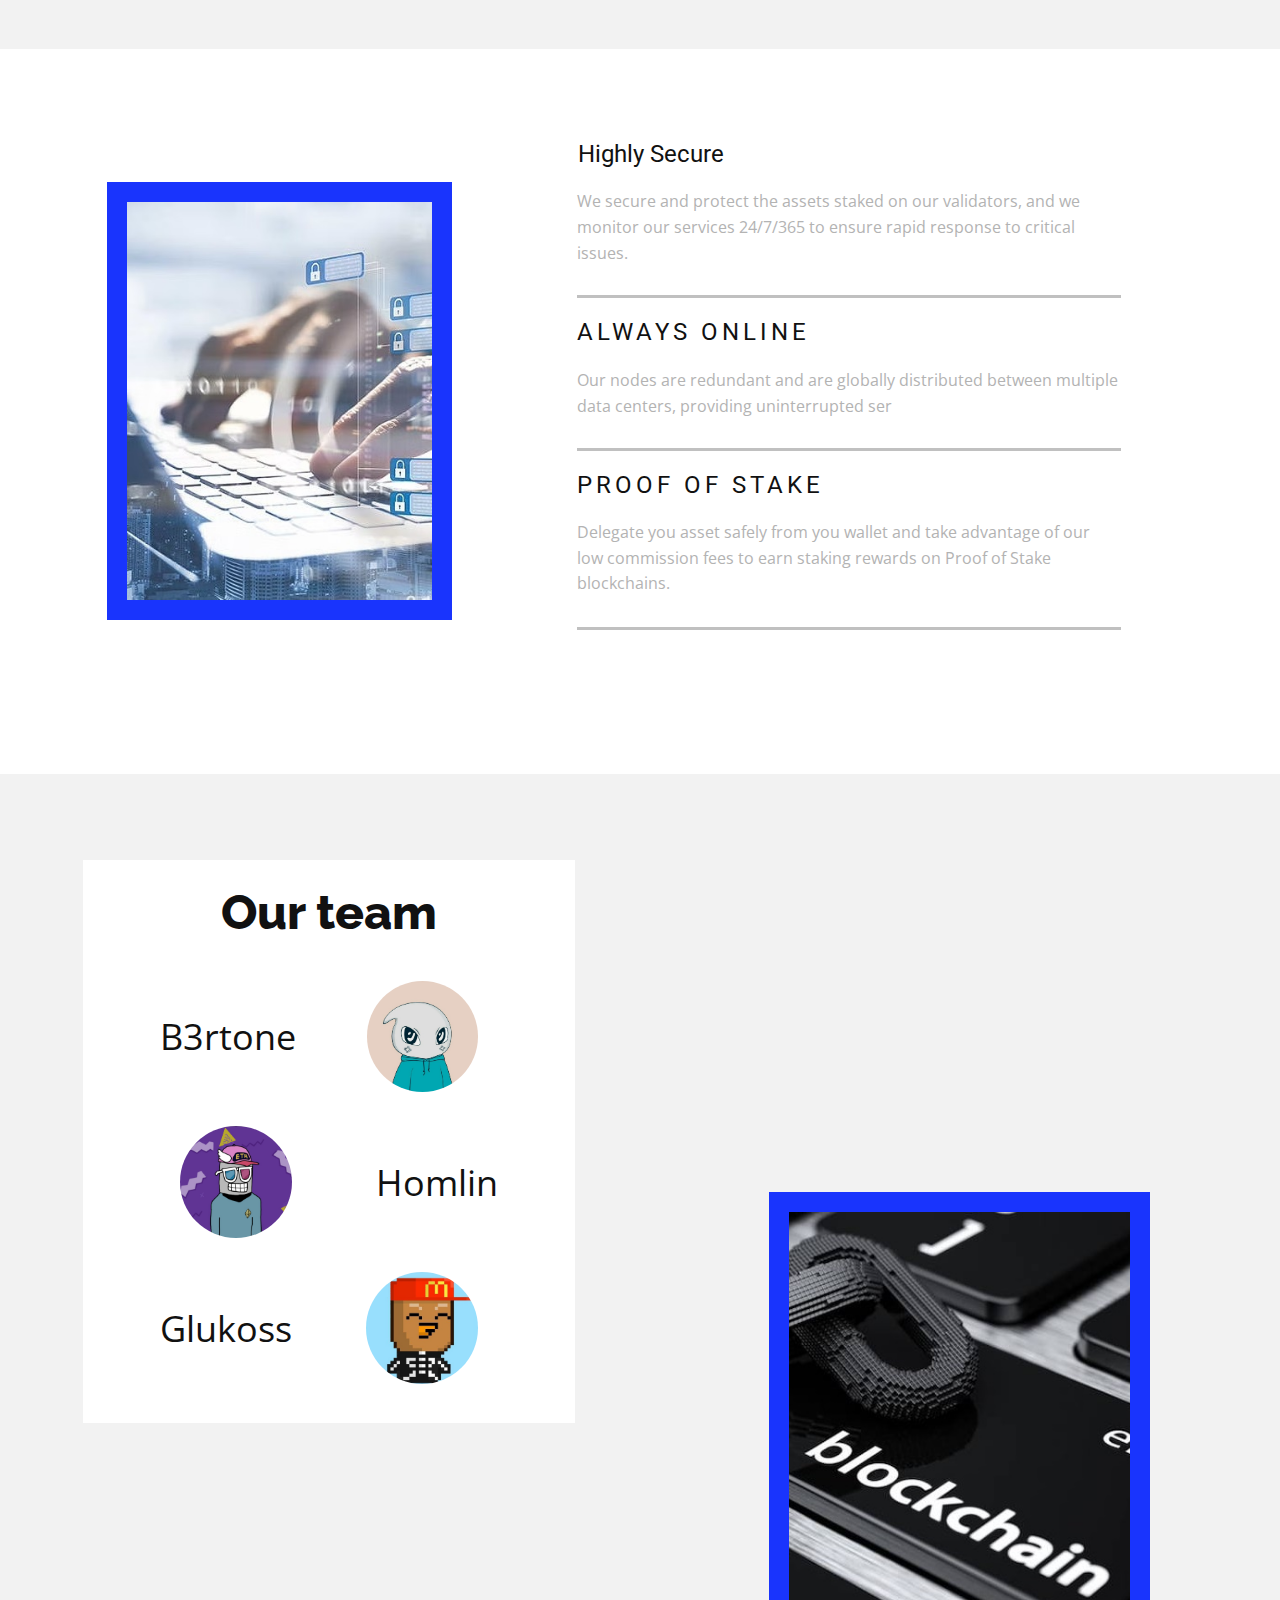
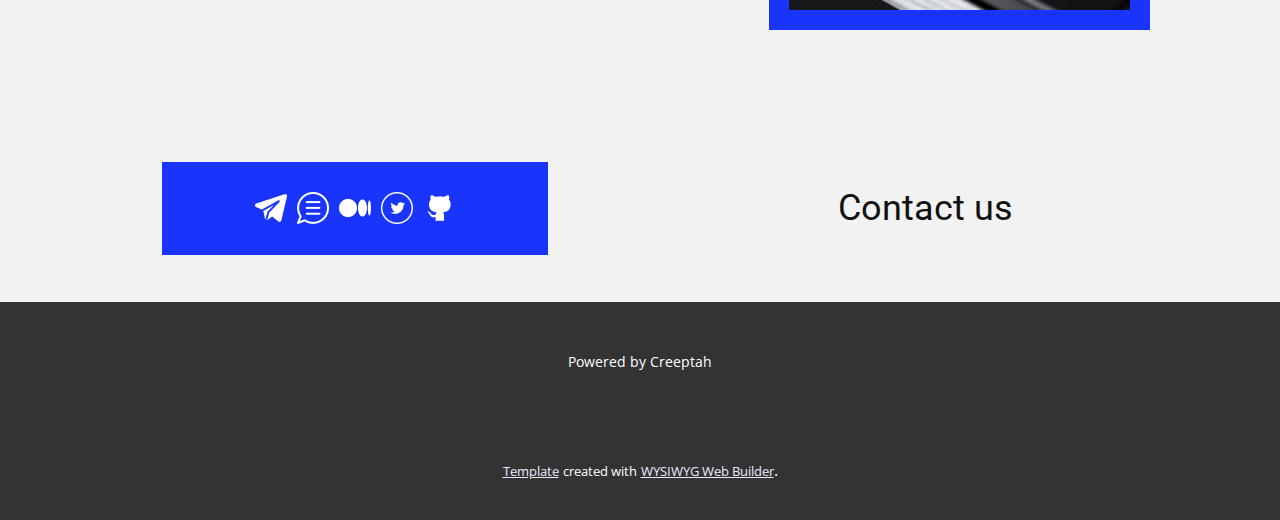
==== commit 931669b7: "Add files via upload" ====
--- a/index.html
+++ b/index.html
@@ -132,7 +132,7 @@
                 <p class="u-gallery-text"></p>
               </div>
             </div>
-            <div class="u-effect-fade u-effect-hover-zoom u-gallery-item" data-image-width="549" data-image-height="549" data-href="https://aresscan.aresprotocol.io/odyssey/account/4VRX7U6AGqQjowBNreNcBo82nZAVcEcNntAoXDNZzqgQ2VtZ">
+            <div class="u-effect-fade u-effect-hover-zoom u-gallery-item" data-image-width="549" data-image-height="549" data-href="https://aresscan.aresprotocol.io/odyssey/account/4VRX7U6AGqQjowBNreNcBo82nZAVcEcNntAoXDNZzqgQ2VtZ" data-target="_blank">
               <div class="u-back-slide" data-image-width="3334" data-image-height="1875">
                 <img class="u-back-image u-expanded" src="images/Ares-tn.png">
               </div>
@@ -317,7 +317,7 @@
               </div>
               <div class="u-align-left u-container-style u-layout-cell u-right-cell u-size-30 u-layout-cell-2">
                 <div class="u-container-layout u-container-layout-3">
-                  <h2 class="u-align-center u-text u-text-default u-text-1">Follow us</h2>
+                  <h2 class="u-align-center u-text u-text-default u-text-1">Contact us</h2>
                 </div>
               </div>
             </div>
